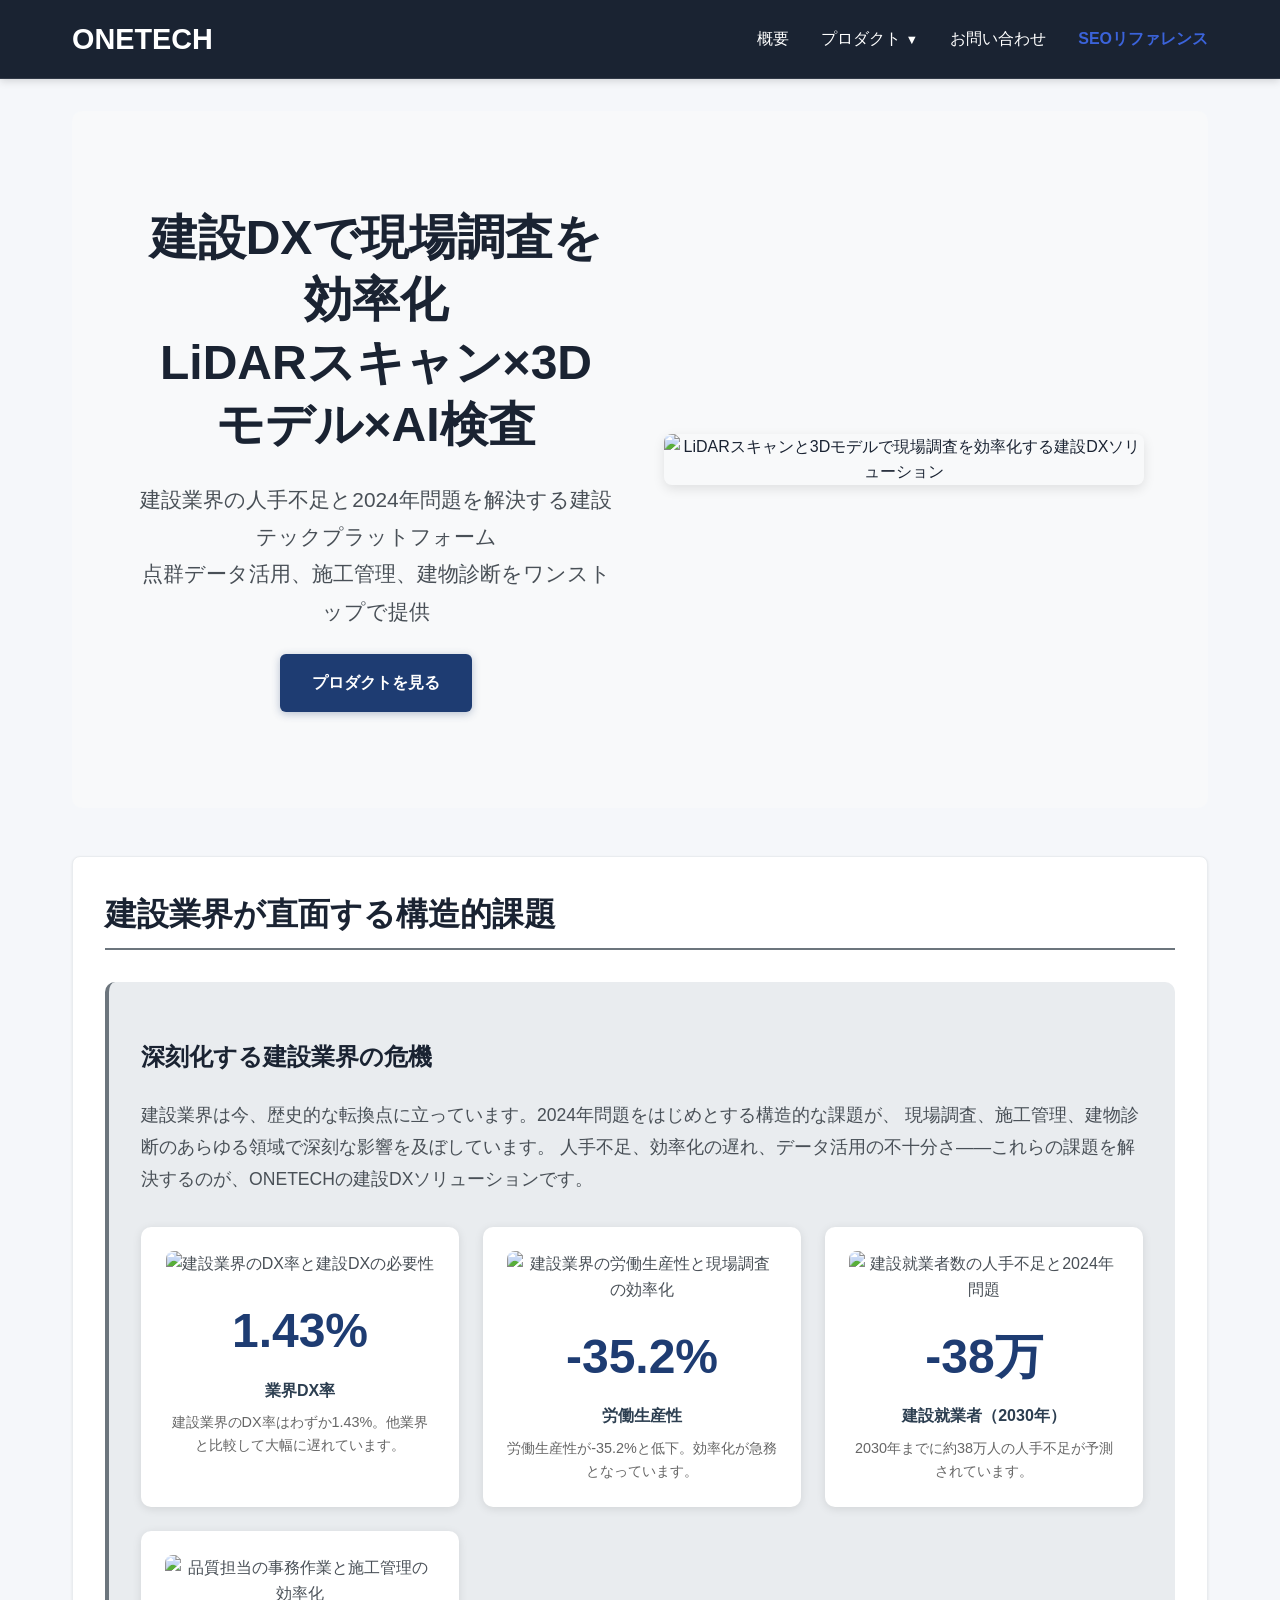
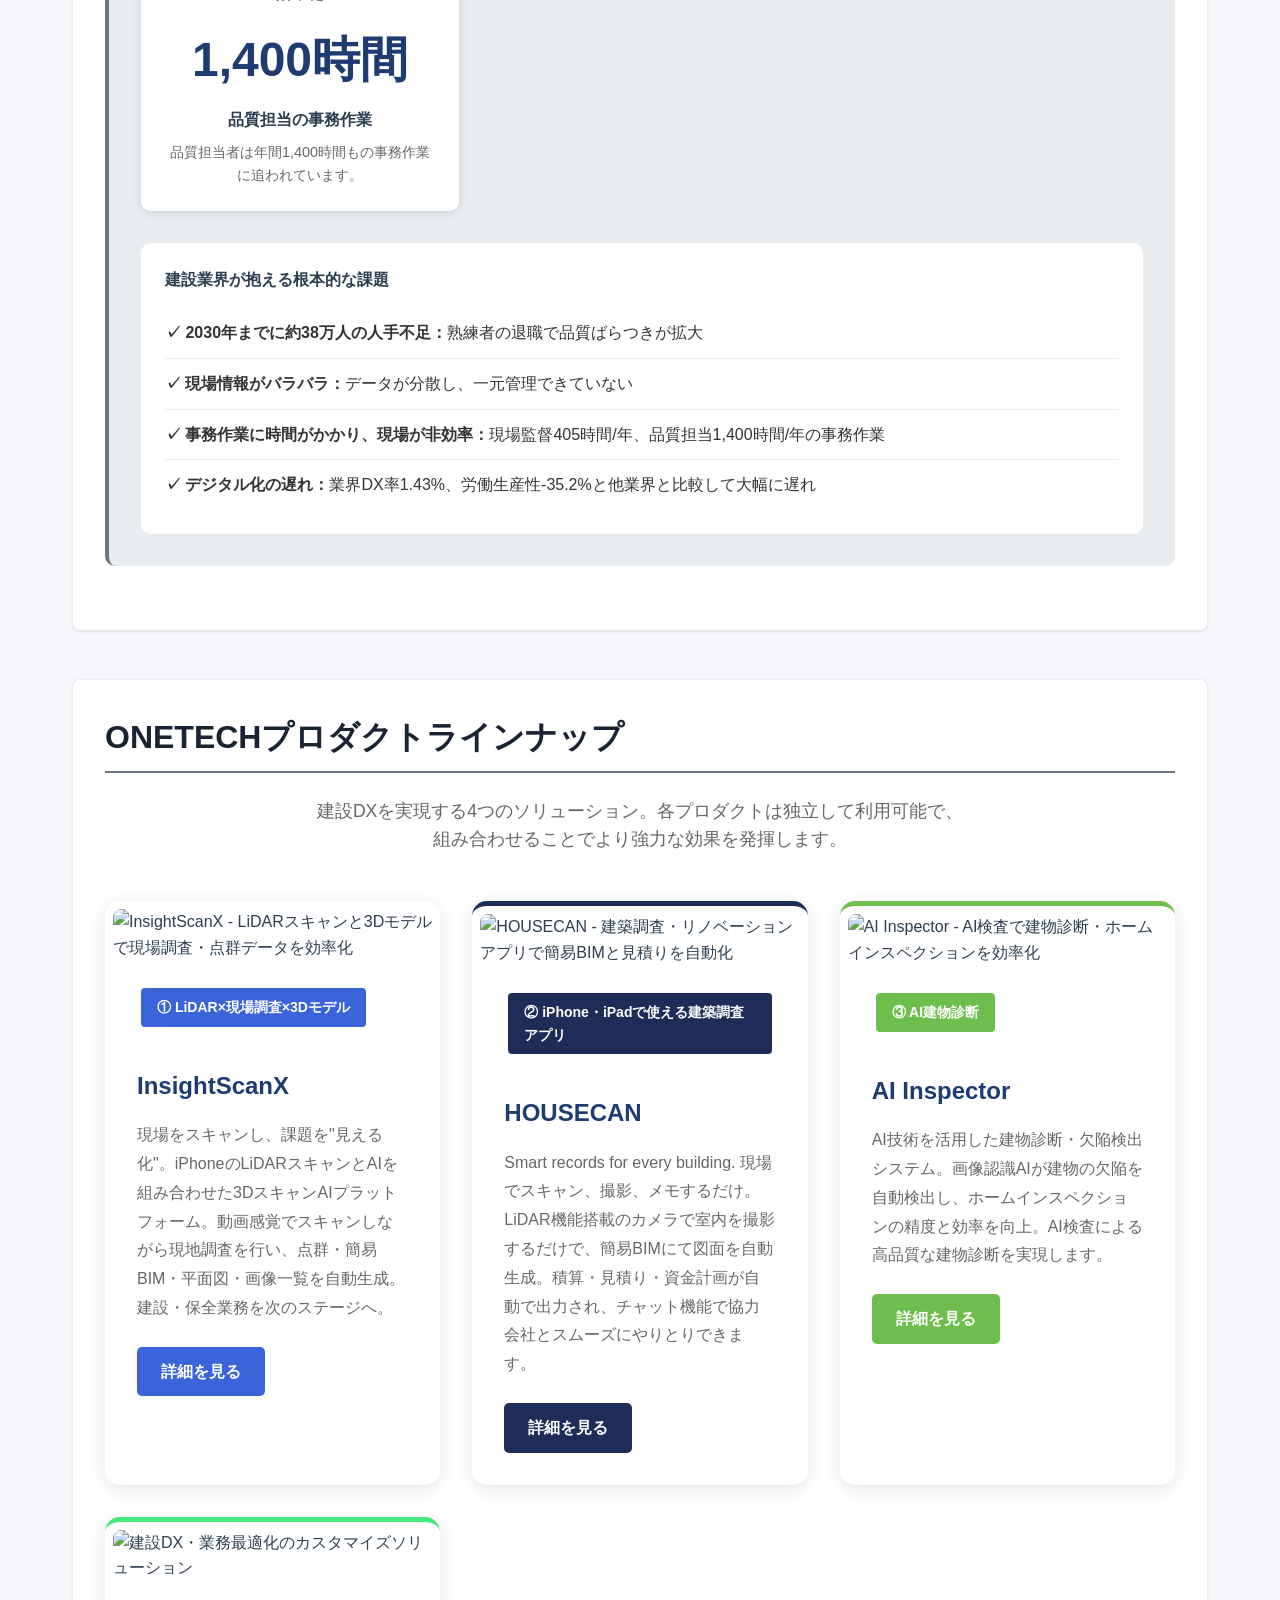
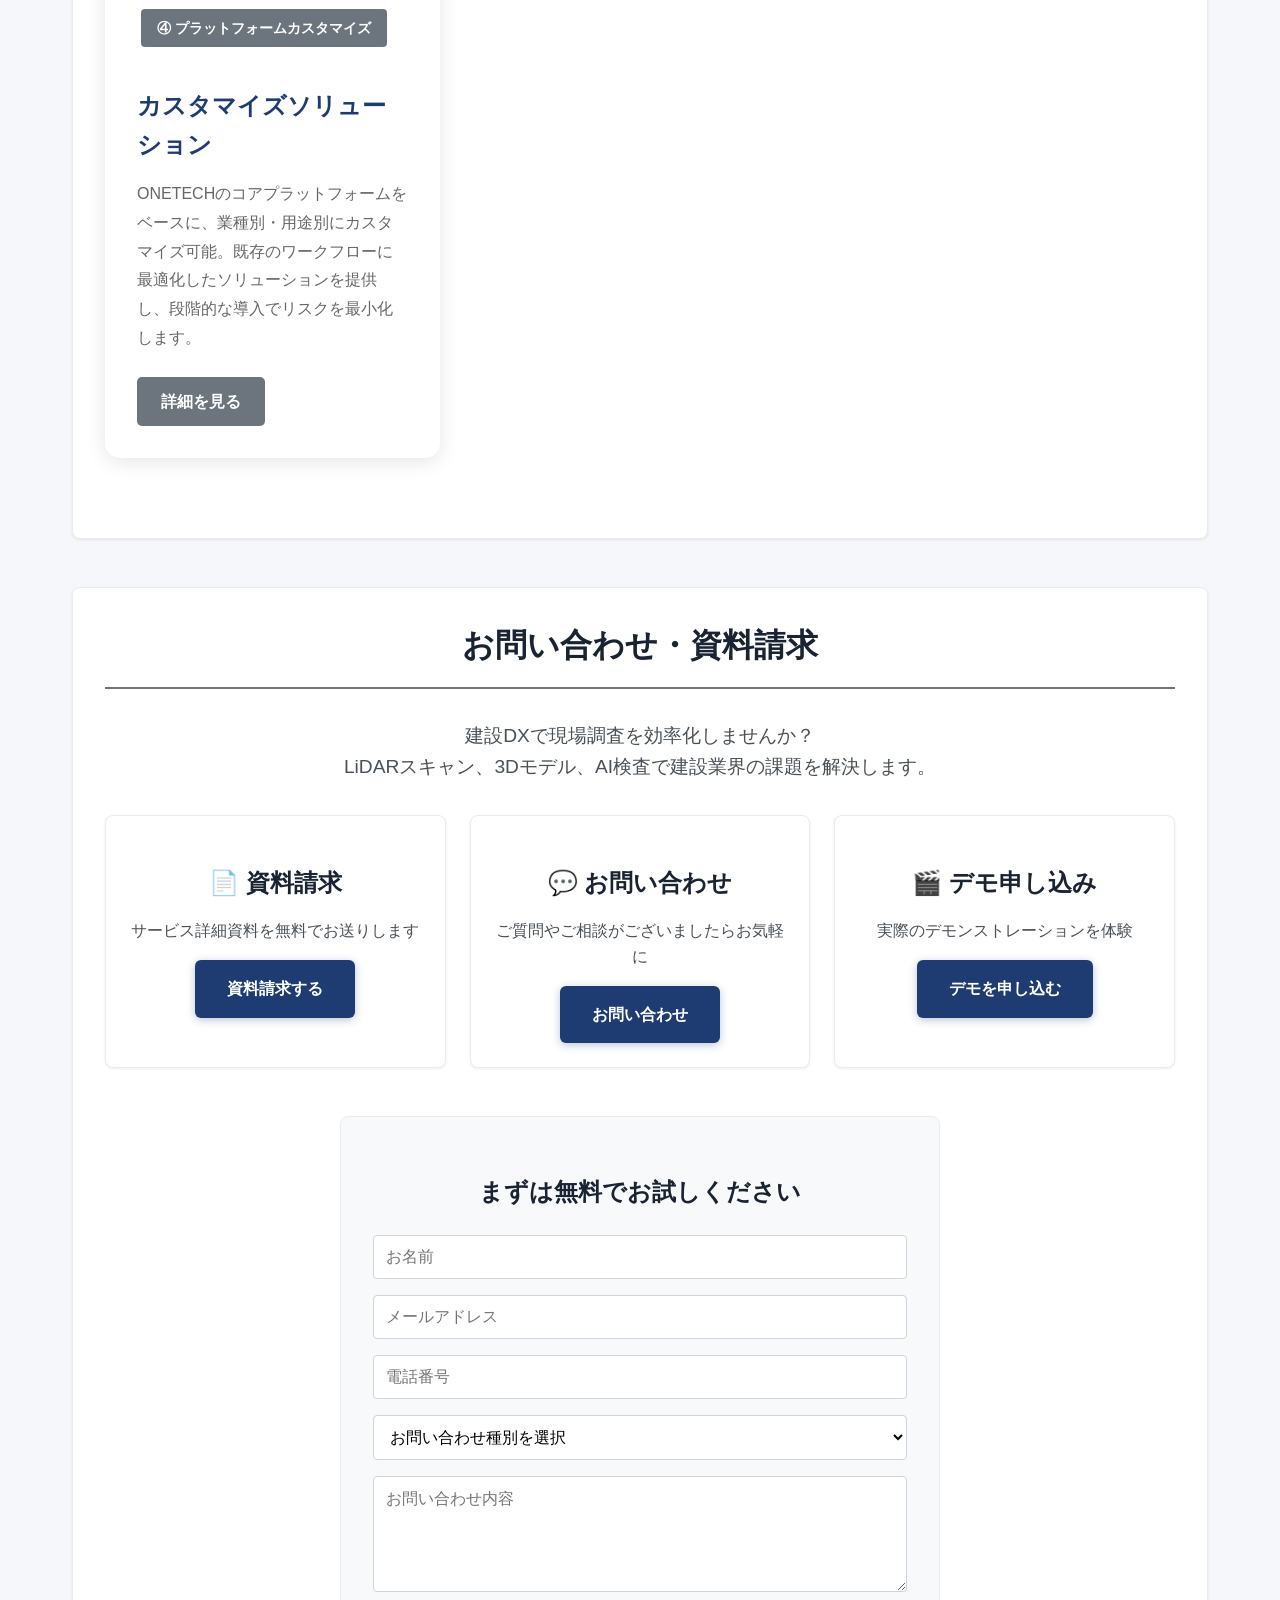
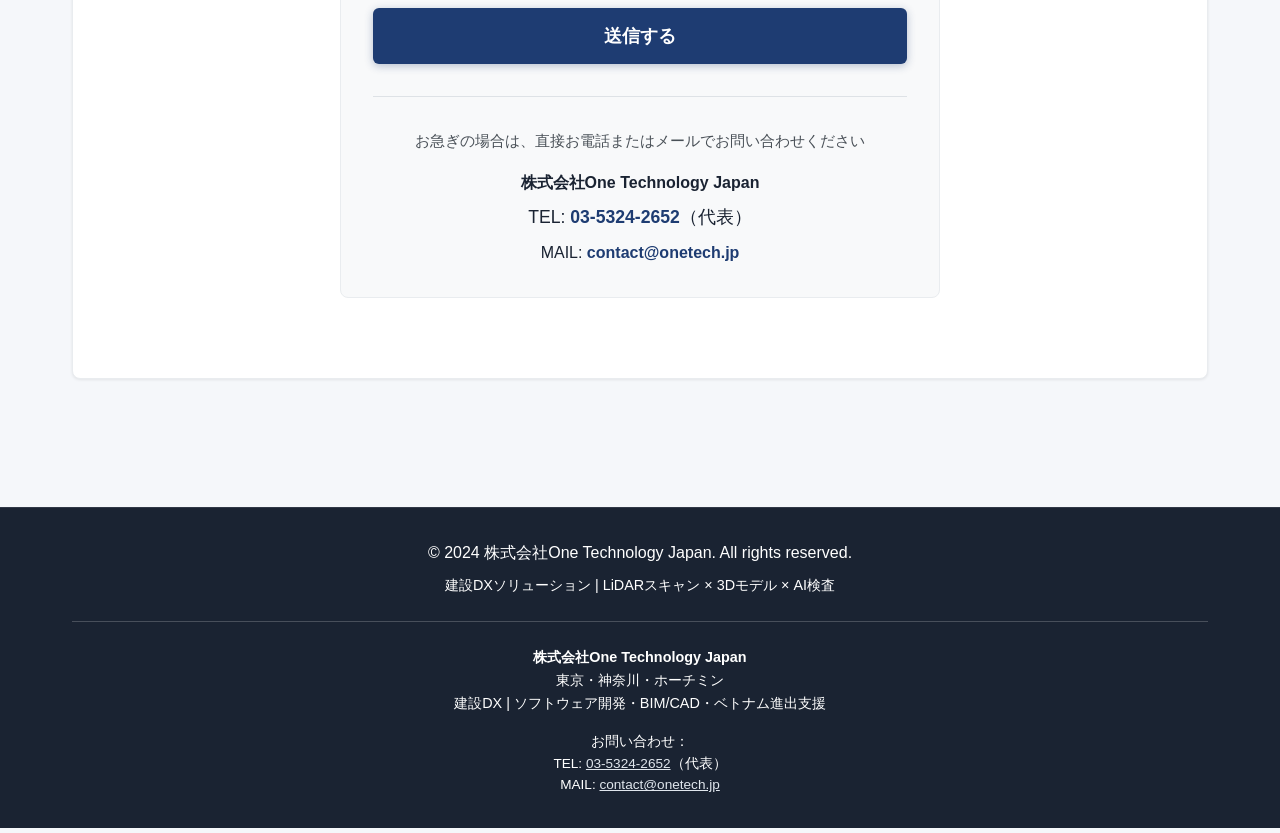
==== onetech-lp.html @ 6efb7fc6 "Add ONETECH LP: メインLP・製品ページ(InsightScanX, HOUSECAN, AI Inspector, カスタマイズ)・SEOリファレンス・WebP画像 Co-author" ====
<!DOCTYPE html>
<html lang="ja">
<head>
    <meta charset="UTF-8">
    <meta name="viewport" content="width=device-width, initial-scale=1.0">
    <meta name="description" content="建設DXで現場調査を効率化。LiDARスキャン・3Dモデル・点群データ・AI検査で施工管理と建物診断をワンストップ提供。ホームインスペクション、リノベーションアプリ、品質管理DXで建設業界の人手不足・2024年問題を解決する建設テックプラットフォーム。">
    <meta name="keywords" content="建設DX,LiDARスキャン,3Dモデル,現場調査,効率化,リノベーションアプリ,AI検査,ホームインスペクション,建設業界,人手不足,2024年問題,点群データ,施工管理,建物診断,建設テック,簡易BIM,品質管理DX,現地調査アプリ">
    <title>建設DXソリューション | ONETECH - LiDARスキャン×3Dモデル×AI検査で現場調査を効率化</title>
    <link rel="stylesheet" href="assets/css/style.css">
    <style>
        /* ONETECH専用スタイル */
        :root {
            --primary-blue: #3B63DA;
            --dark-navy: #151D3A;
            --accent-blue: #2196F3;
            --primary-orange: #FF6B35;
            --ai-inspector-green: #6DBE4D;
            --ai-inspector-accent-blue: #4A90E2;
            --primary-green: #43e97b;
            --housecan-blue: #1E2C58;
            --housecan-accent: #4A90E2;
        }

        .product-section {
            margin: 4rem 0;
            padding: 3rem 2rem;
            border-radius: 15px;
            position: relative;
            overflow: hidden;
            scroll-margin-top: 100px;
        }
        
        .product-section.insightscan {
            background: linear-gradient(135deg, #3B63DA 0%, #2196F3 100%);
            color: white;
        }
        
        .product-section.housecan {
            background: linear-gradient(135deg, #1E2C58 0%, #4A90E2 100%);
            color: white;
        }
        
        .product-section.ai-inspector {
            background: linear-gradient(135deg, #6DBE4D 0%, #5aa83d 100%);
            color: white;
        }
        
        .product-section.customize {
            background: linear-gradient(135deg, #495057 0%, #6c757d 100%);
            color: white;
        }

        .pain-section {
            background: rgba(0, 0, 0, 0.1);
            padding: 2rem;
            border-radius: 10px;
            margin: 2rem 0;
        }

        .pain-section.potential {
            background: #e9ecef;
            color: #495057;
            border-left: 4px solid #6c757d;
        }

        .pain-section.explicit {
            background: rgba(255, 255, 255, 0.15);
            padding: 2rem;
            border-radius: 10px;
            margin: 2rem 0;
        }
        
        .before-after {
            display: grid;
            grid-template-columns: 1fr 1fr;
            gap: 2rem;
            margin: 2rem 0;
        }
        
        .before-after-item {
            background: rgba(255, 255, 255, 0.1);
            padding: 1.5rem;
            border-radius: 10px;
        }

        .before-after-item.dark {
            background: rgba(0, 0, 0, 0.1);
        }
        
        .before-after-item h4 {
            margin-bottom: 1rem;
            font-size: 1.2rem;
        }
        
        .features-grid {
            display: grid;
            grid-template-columns: repeat(auto-fit, minmax(250px, 1fr));
            gap: 1.5rem;
            margin: 2rem 0;
        }
        
        .feature-card {
            background: rgba(255, 255, 255, 0.15);
            padding: 1.5rem;
            border-radius: 10px;
            backdrop-filter: blur(10px);
        }

        .feature-card.dark {
            background: rgba(255, 255, 255, 0.9);
            color: #333;
        }
        
        .effect-numbers {
            display: grid;
            grid-template-columns: repeat(auto-fit, minmax(200px, 1fr));
            gap: 1.5rem;
            margin: 2rem 0;
        }
        
        .effect-number {
            text-align: center;
            background: rgba(255, 255, 255, 0.2);
            padding: 1.5rem;
            border-radius: 10px;
        }

        .effect-number.dark {
            background: rgba(255, 255, 255, 0.9);
            color: #333;
        }
        
        .effect-number .number {
            font-size: 3rem;
            font-weight: bold;
            display: block;
            margin-bottom: 0.5rem;
        }
        
        .use-case-list {
            list-style: none;
            padding: 0;
        }
        
        .use-case-list li {
            padding: 1rem;
            margin: 0.5rem 0;
            background: rgba(255, 255, 255, 0.1);
            border-radius: 8px;
            border-left: 4px solid rgba(255, 255, 255, 0.5);
        }

        .use-case-list.dark li {
            background: rgba(0, 0, 0, 0.05);
            border-left-color: var(--primary-green);
        }

        .product-overview {
            display: grid;
            grid-template-columns: repeat(auto-fit, minmax(280px, 1fr));
            gap: 2rem;
            margin: 3rem 0;
        }

        .product-card {
            background: white;
            border-radius: 15px;
            padding: 2rem;
            box-shadow: 0 4px 20px rgba(0,0,0,0.1);
            transition: transform 0.3s ease, box-shadow 0.3s ease;
            cursor: pointer;
        }

        .product-card:hover {
            transform: translateY(-5px);
            box-shadow: 0 8px 30px rgba(0,0,0,0.15);
        }

        .product-card.insightscan {
            border-top: 5px solid var(--primary-purple);
        }

        .product-card.housecan {
            border-top: 5px solid var(--housecan-blue);
        }

        .product-card.ai-inspector {
            border-top: 5px solid var(--ai-inspector-green);
        }

        .product-card.customize {
            border-top: 5px solid var(--primary-green);
        }

        .product-card h3 {
            color: #1e3c72;
            margin-bottom: 1rem;
            font-size: 1.5rem;
        }

        .product-card p {
            color: #666;
            line-height: 1.8;
            margin-bottom: 1.5rem;
        }

        .product-card .badge {
            display: inline-block;
            padding: 0.5rem 1rem;
            background: #6c757d;
            color: white;
            border-radius: 4px;
            font-size: 0.875rem;
            font-weight: 600;
            margin-bottom: 1rem;
        }

        .scroll-to-product {
            display: inline-block;
            padding: 0.75rem 1.5rem;
            background: #3B63DA;
            color: white;
            text-decoration: none;
            border-radius: 5px;
            font-weight: bold;
            transition: background 0.3s ease;
        }

        .scroll-to-product:hover {
            background: #5568d3;
        }

        .industry-stats {
            display: grid;
            grid-template-columns: repeat(auto-fit, minmax(250px, 1fr));
            gap: 1.5rem;
            margin: 2rem 0;
        }

        .stat-card {
            background: white;
            padding: 1.5rem;
            border-radius: 10px;
            text-align: center;
            box-shadow: 0 2px 10px rgba(0,0,0,0.1);
        }

        .stat-card .stat-number {
            font-size: 3rem;
            font-weight: 600;
            color: #1e3c72;
            display: block;
            margin-bottom: 0.5rem;
        }

        .stat-card h4 {
            color: #2c3e50;
            margin-bottom: 0.5rem;
            font-weight: 600;
        }

        .stat-card p {
            color: #666;
            font-size: 0.9rem;
        }

        .solution-overview {
            background: rgba(255, 255, 255, 0.1);
            padding: 2rem;
            border-radius: 10px;
            margin: 2rem 0;
        }

        .platform-diagram {
            text-align: center;
            padding: 2rem;
            background: rgba(255, 255, 255, 0.1);
            border-radius: 10px;
            margin: 2rem 0;
        }

        .industry-customize {
            display: grid;
            grid-template-columns: repeat(auto-fit, minmax(300px, 1fr));
            gap: 1.5rem;
            margin: 2rem 0;
        }
        
        .industry-card {
            background: rgba(255, 255, 255, 0.2);
            padding: 1.5rem;
            border-radius: 10px;
        }

        .industry-card.dark {
            background: rgba(255, 255, 255, 0.9);
            color: #333;
        }
        
        @media (max-width: 768px) {
            .before-after {
                grid-template-columns: 1fr;
            }
            
            .product-section {
                padding: 2rem 1rem;
            }

            .product-overview {
                grid-template-columns: 1fr;
            }
        }

        /* スムーススクロール */
        html {
            scroll-behavior: smooth;
        }

        /* プルダウンメニュー */
        .dropdown {
            position: relative;
        }

        .dropdown-toggle {
            cursor: pointer;
        }

        .dropdown-menu {
            position: absolute;
            top: 100%;
            left: 0;
            background: white;
            min-width: 250px;
            box-shadow: 0 4px 20px rgba(0,0,0,0.15);
            border-radius: 8px;
            list-style: none;
            padding: 0.5rem 0;
            margin: 0.5rem 0 0 0;
            opacity: 0;
            visibility: hidden;
            transform: translateY(-10px);
            transition: all 0.3s ease;
            z-index: 1000;
        }

        .dropdown:hover .dropdown-menu {
            opacity: 1;
            visibility: visible;
            transform: translateY(0);
        }

        .dropdown-menu li {
            margin: 0;
        }

        .dropdown-menu a {
            display: block;
            padding: 0.75rem 1.5rem;
            color: #333;
            text-decoration: none;
            transition: background 0.3s ease, color 0.3s ease;
        }

        .dropdown-menu a:hover {
            background: #f8f9fa;
            color: #1e3c72;
        }

        .dropdown-menu li:first-child a {
            border-radius: 8px 8px 0 0;
        }

        .dropdown-menu li:last-child a {
            border-radius: 0 0 8px 8px;
        }

        /* レスポンシブ対応 */
        @media (max-width: 768px) {
            .dropdown-menu {
                position: static;
                opacity: 1;
                visibility: visible;
                transform: none;
                box-shadow: none;
                background: rgba(255, 255, 255, 0.1);
                margin-top: 0.5rem;
            }

            .dropdown-menu a {
                color: white;
                padding: 0.5rem 1rem;
            }

            .dropdown-menu a:hover {
                background: rgba(255, 255, 255, 0.2);
                color: #6c757d;
            }
        }
    </style>
</head>
<body>
    <header class="header">
        <div class="header-container">
            <a href="index.html" class="logo">ONETECH</a>
            <nav>
                <ul class="nav">
                    <li><a href="#overview">概要</a></li>
                    <li class="dropdown">
                        <a href="#products" class="dropdown-toggle">プロダクト <span style="font-size: 0.8em;">▼</span></a>
                        <ul class="dropdown-menu">
                            <li><a href="products/insightscanx.html">InsightScanX（インサイトスキャンエックス）</a></li>
                            <li><a href="products/housecan.html">HOUSECAN（ハウスキャン）</a></li>
                            <li><a href="products/ai-inspector.html">AI Inspector（エーアイインスペクター）</a></li>
                            <li><a href="products/customize.html">カスタマイズ（カスタマイズ）</a></li>
                        </ul>
                    </li>
                    <li><a href="#contact">お問い合わせ</a></li>
                    <li><a href="SEOリファレンス.html" style="color: #3B63DA; font-weight: 600;">SEOリファレンス</a></li>
                </ul>
            </nav>
        </div>
    </header>

    <main class="main">
        <!-- ヒーローセクション -->
        <section class="hero" style="background: #f8f9fa; height: auto; padding: 4rem 2rem;">
            <div class="hero-content" style="position: relative; z-index: 1; color: #1a2332; display: grid; grid-template-columns: 1fr 1fr; gap: 3rem; align-items: center; max-width: 1200px; margin: 0 auto;">
                <div>
                    <h1 style="color: #1a2332; text-shadow: none;">建設DXで現場調査を効率化<br>LiDARスキャン×3Dモデル×AI検査</h1>
                    <p style="color: #495057; text-shadow: none; margin: 1.5rem 0;">建設業界の人手不足と2024年問題を解決する建設テックプラットフォーム<br>点群データ活用、施工管理、建物診断をワンストップで提供</p>
                    <a href="#products" class="cta-button">プロダクトを見る</a>
                </div>
                <div style="text-align: center;">
                    <img src="https://placehold.jp/600x400.png" alt="LiDARスキャンと3Dモデルで現場調査を効率化する建設DXソリューション" style="width: 100%; max-width: 600px; height: auto; border-radius: 8px; box-shadow: 0 4px 12px rgba(0,0,0,0.1);">
                </div>
            </div>
        </section>

        <!-- 潜在ペイン：建設業界の現状 -->
        <section id="overview" class="section">
            <h2>建設業界が直面する構造的課題</h2>
            <div class="pain-section potential">
                <h3 style="color: #1a2332; margin-bottom: 1.5rem; font-weight: 600;">深刻化する建設業界の危機</h3>
                <p style="font-size: 1.1rem; margin-bottom: 2rem; line-height: 1.8;">
                    建設業界は今、歴史的な転換点に立っています。2024年問題をはじめとする構造的な課題が、
                    現場調査、施工管理、建物診断のあらゆる領域で深刻な影響を及ぼしています。
                    人手不足、効率化の遅れ、データ活用の不十分さ——これらの課題を解決するのが、ONETECHの建設DXソリューションです。
                </p>
                <div class="industry-stats">
                    <div class="stat-card">
                        <img src="https://placehold.jp/300x200.png" alt="建設業界のDX率と建設DXの必要性" style="width: 100%; height: 150px; object-fit: cover; border-radius: 8px; margin-bottom: 1rem;">
                        <span class="stat-number">1.43%</span>
                        <h4>業界DX率</h4>
                        <p>建設業界のDX率はわずか1.43%。他業界と比較して大幅に遅れています。</p>
                    </div>
                    <div class="stat-card">
                        <img src="https://placehold.jp/300x200.png" alt="建設業界の労働生産性と現場調査の効率化" style="width: 100%; height: 150px; object-fit: cover; border-radius: 8px; margin-bottom: 1rem;">
                        <span class="stat-number">-35.2%</span>
                        <h4>労働生産性</h4>
                        <p>労働生産性が-35.2%と低下。効率化が急務となっています。</p>
                    </div>
                    <div class="stat-card">
                        <img src="https://placehold.jp/300x200.png" alt="建設就業者数の人手不足と2024年問題" style="width: 100%; height: 150px; object-fit: cover; border-radius: 8px; margin-bottom: 1rem;">
                        <span class="stat-number">-38万</span>
                        <h4>建設就業者（2030年）</h4>
                        <p>2030年までに約38万人の人手不足が予測されています。</p>
                    </div>
                    <div class="stat-card">
                        <img src="https://placehold.jp/300x200.png" alt="品質担当の事務作業と施工管理の効率化" style="width: 100%; height: 150px; object-fit: cover; border-radius: 8px; margin-bottom: 1rem;">
                        <span class="stat-number">1,400時間</span>
                        <h4>品質担当の事務作業</h4>
                        <p>品質担当者は年間1,400時間もの事務作業に追われています。</p>
                    </div>
                </div>
                <div style="margin-top: 2rem; padding: 1.5rem; background: white; border-radius: 10px;">
                    <h4 style="color: #2c3e50; margin-bottom: 1rem; font-weight: 600;">建設業界が抱える根本的な課題</h4>
                    <ul style="list-style: none; padding: 0; color: #333;">
                        <li style="padding: 0.75rem 0; border-bottom: 1px solid #e9ecef;">
                            <strong>✓ 2030年までに約38万人の人手不足：</strong>熟練者の退職で品質ばらつきが拡大
                        </li>
                        <li style="padding: 0.75rem 0; border-bottom: 1px solid #e9ecef;">
                            <strong>✓ 現場情報がバラバラ：</strong>データが分散し、一元管理できていない
                        </li>
                        <li style="padding: 0.75rem 0; border-bottom: 1px solid #e9ecef;">
                            <strong>✓ 事務作業に時間がかかり、現場が非効率：</strong>現場監督405時間/年、品質担当1,400時間/年の事務作業
                        </li>
                        <li style="padding: 0.75rem 0;">
                            <strong>✓ デジタル化の遅れ：</strong>業界DX率1.43%、労働生産性-35.2%と他業界と比較して大幅に遅れ
                        </li>
                    </ul>
                </div>
            </div>
        </section>

        <!-- プロダクト一覧 -->
        <section id="products" class="section">
            <h2>ONETECHプロダクトラインナップ</h2>
            <p style="font-size: 1.1rem; margin-bottom: 2rem; text-align: center; color: #666;">
                建設DXを実現する4つのソリューション。各プロダクトは独立して利用可能で、<br>
                組み合わせることでより強力な効果を発揮します。
            </p>
            <div class="product-overview">
                <div class="product-card insightscan">
                    <img src="https://placehold.jp/400x250.png" alt="InsightScanX - LiDARスキャンと3Dモデルで現場調査・点群データを効率化" style="width: 100%; height: 200px; object-fit: cover; border-radius: 8px 8px 0 0; margin: -1.5rem -1.5rem 1.5rem -1.5rem;">
                    <span class="badge" style="background: #3B63DA; color: white;">① LiDAR×現場調査×3Dモデル</span>
                    <h3>InsightScanX</h3>
                    <p>現場をスキャンし、課題を"見える化"。iPhoneのLiDARスキャンとAIを組み合わせた3DスキャンAIプラットフォーム。動画感覚でスキャンしながら現地調査を行い、点群・簡易BIM・平面図・画像一覧を自動生成。建設・保全業務を次のステージへ。</p>
                    <a href="products/insightscanx.html" class="scroll-to-product">詳細を見る</a>
                </div>
                <div class="product-card housecan">
                    <img src="https://placehold.jp/400x250.png" alt="HOUSECAN - 建築調査・リノベーションアプリで簡易BIMと見積りを自動化" style="width: 100%; height: 200px; object-fit: cover; border-radius: 8px 8px 0 0; margin: -1.5rem -1.5rem 1.5rem -1.5rem;">
                    <span class="badge" style="background: #1E2C58; color: white;">② iPhone・iPadで使える建築調査アプリ</span>
                    <h3>HOUSECAN</h3>
                    <p>Smart records for every building. 現場でスキャン、撮影、メモするだけ。LiDAR機能搭載のカメラで室内を撮影するだけで、簡易BIMにて図面を自動生成。積算・見積り・資金計画が自動で出力され、チャット機能で協力会社とスムーズにやりとりできます。</p>
                    <a href="products/housecan.html" class="scroll-to-product" style="background: #1E2C58;">詳細を見る</a>
                </div>
                <div class="product-card ai-inspector">
                    <img src="https://placehold.jp/400x250.png" alt="AI Inspector - AI検査で建物診断・ホームインスペクションを効率化" style="width: 100%; height: 200px; object-fit: cover; border-radius: 8px 8px 0 0; margin: -1.5rem -1.5rem 1.5rem -1.5rem;">
                    <span class="badge" style="background: #6DBE4D; color: white;">③ AI建物診断</span>
                    <h3>AI Inspector</h3>
                    <p>AI技術を活用した建物診断・欠陥検出システム。画像認識AIが建物の欠陥を自動検出し、ホームインスペクションの精度と効率を向上。AI検査による高品質な建物診断を実現します。</p>
                    <a href="products/ai-inspector.html" class="scroll-to-product" style="background: #6DBE4D;">詳細を見る</a>
                </div>
                <div class="product-card customize">
                    <img src="https://placehold.jp/400x250.png" alt="建設DX・業務最適化のカスタマイズソリューション" style="width: 100%; height: 200px; object-fit: cover; border-radius: 8px 8px 0 0; margin: -1.5rem -1.5rem 1.5rem -1.5rem;">
                    <span class="badge" style="background: #6c757d; color: white;">④ プラットフォームカスタマイズ</span>
                    <h3>カスタマイズソリューション</h3>
                    <p>ONETECHのコアプラットフォームをベースに、業種別・用途別にカスタマイズ可能。既存のワークフローに最適化したソリューションを提供し、段階的な導入でリスクを最小化します。</p>
                    <a href="products/customize.html" class="scroll-to-product" style="background: #6c757d; color: white;">詳細を見る</a>
                </div>
            </div>
        </section>

        <!-- CTAセクション -->
        <section id="contact" class="section" style="background: #ffffff;">
            <h2 style="color: #1a2332; border-bottom: 2px solid #6c757d; padding-bottom: 1rem; margin-bottom: 2rem; text-align: center;">
                お問い合わせ・資料請求
            </h2>
            <div style="text-align: center; margin: 2rem 0;">
                <p style="font-size: 1.2rem; margin-bottom: 2rem; color: #495057;">
                    建設DXで現場調査を効率化しませんか？<br>
                    LiDARスキャン、3Dモデル、AI検査で建設業界の課題を解決します。
                </p>
                <div class="grid" style="grid-template-columns: repeat(auto-fit, minmax(250px, 1fr)); gap: 1.5rem; margin: 2rem 0;">
                    <div class="card" style="background: #ffffff; border: 1px solid #e9ecef;">
                        <h3 style="color: #1a2332; margin-bottom: 1rem;">📄 資料請求</h3>
                        <p style="color: #495057; margin-bottom: 1rem;">サービス詳細資料を無料でお送りします</p>
                        <a href="#contact-form" class="cta-button" style="background: #1e3c72; color: white;">資料請求する</a>
                    </div>
                    <div class="card" style="background: #ffffff; border: 1px solid #e9ecef;">
                        <h3 style="color: #1a2332; margin-bottom: 1rem;">💬 お問い合わせ</h3>
                        <p style="color: #495057; margin-bottom: 1rem;">ご質問やご相談がございましたらお気軽に</p>
                        <a href="#contact-form" class="cta-button" style="background: #1e3c72; color: white;">お問い合わせ</a>
                    </div>
                    <div class="card" style="background: #ffffff; border: 1px solid #e9ecef;">
                        <h3 style="color: #1a2332; margin-bottom: 1rem;">🎬 デモ申し込み</h3>
                        <p style="color: #495057; margin-bottom: 1rem;">実際のデモンストレーションを体験</p>
                        <a href="#contact-form" class="cta-button" style="background: #1e3c72; color: white;">デモを申し込む</a>
                    </div>
                </div>
            </div>
            
            <!-- お問い合わせフォーム（簡易版） -->
            <div id="contact-form" style="max-width: 600px; margin: 3rem auto; background: #f8f9fa; padding: 2rem; border-radius: 8px; border: 1px solid #e9ecef;">
                <h3 style="color: #1a2332; margin-bottom: 1.5rem; text-align: center; font-weight: 600;">まずは無料でお試しください</h3>
                <form style="display: flex; flex-direction: column; gap: 1rem;">
                    <input type="text" placeholder="お名前" required style="padding: 0.75rem; border-radius: 4px; border: 1px solid #ced4da; font-size: 1rem; background: white;">
                    <input type="email" placeholder="メールアドレス" required style="padding: 0.75rem; border-radius: 4px; border: 1px solid #ced4da; font-size: 1rem; background: white;">
                    <input type="tel" placeholder="電話番号" style="padding: 0.75rem; border-radius: 4px; border: 1px solid #ced4da; font-size: 1rem; background: white;">
                    <select required style="padding: 0.75rem; border-radius: 4px; border: 1px solid #ced4da; font-size: 1rem; background: white;">
                        <option value="">お問い合わせ種別を選択</option>
                        <option value="material">資料請求</option>
                        <option value="demo">デモ申し込み</option>
                        <option value="inquiry">お問い合わせ</option>
                        <option value="customize">カスタマイズ相談</option>
                    </select>
                    <textarea placeholder="お問い合わせ内容" rows="5" required style="padding: 0.75rem; border-radius: 4px; border: 1px solid #ced4da; font-size: 1rem; resize: vertical; background: white;"></textarea>
                    <button type="submit" class="cta-button" style="background: #1e3c72; color: white; border: none; cursor: pointer; padding: 1rem 2rem; font-size: 1.1rem; font-weight: 600;">送信する</button>
                </form>
                <div style="margin-top: 2rem; padding-top: 2rem; border-top: 1px solid #dee2e6; text-align: center;">
                    <p style="color: #495057; margin-bottom: 1rem; font-size: 0.95rem;">お急ぎの場合は、直接お電話またはメールでお問い合わせください</p>
                    <p style="color: #1a2332; font-size: 1rem; margin-bottom: 0.5rem; font-weight: 600;">
                        <strong>株式会社One Technology Japan</strong>
                    </p>
                    <p style="color: #1a2332; font-size: 1.1rem; margin-bottom: 0.5rem;">
                        TEL: <a href="tel:03-5324-2652" style="color: #1e3c72; text-decoration: none; font-weight: 600;">03-5324-2652</a>（代表）
                    </p>
                    <p style="color: #1a2332; font-size: 1rem;">
                        MAIL: <a href="mailto:contact@onetech.jp" style="color: #1e3c72; text-decoration: none; font-weight: 600;">contact@onetech.jp</a>
                    </p>
                </div>
            </div>
        </section>
    </main>

    <footer class="footer">
        <div class="footer-container">
            <p>&copy; 2024 株式会社One Technology Japan. All rights reserved.</p>
            <p style="margin-top: 0.5rem; font-size: 0.9rem;">建設DXソリューション | LiDARスキャン × 3Dモデル × AI検査</p>
            <div style="margin-top: 1.5rem; padding-top: 1.5rem; border-top: 1px solid rgba(255,255,255,0.2);">
                <p style="font-size: 0.9rem; margin-bottom: 0.5rem;">
                    <strong>株式会社One Technology Japan</strong><br>
                    東京・神奈川・ホーチミン<br>
                    建設DX | ソフトウェア開発・BIM/CAD・ベトナム進出支援
                </p>
                <p style="font-size: 0.85rem; margin-top: 1rem;">
                    お問い合わせ：<br>
                    TEL: <a href="tel:03-5324-2652" style="color: #e0e6ed;">03-5324-2652</a>（代表）<br>
                    MAIL: <a href="mailto:contact@onetech.jp" style="color: #e0e6ed;">contact@onetech.jp</a>
                </p>
            </div>
        </div>
    </footer>
</body>
</html>
---- assets/css/style.css ----
/* BtoBビジネス向けスタイル */
* {
    margin: 0;
    padding: 0;
    box-sizing: border-box;
}

body {
    font-family: 'Helvetica Neue', Arial, 'Hiragino Kaku Gothic ProN', 'Hiragino Sans', Meiryo, sans-serif;
    line-height: 1.6;
    color: #2c3e50;
    background-color: #f5f7fa;
}

/* ヘッダー */
.header {
    background: #1a2332;
    color: white;
    padding: 1rem 0;
    box-shadow: 0 2px 8px rgba(0,0,0,0.15);
    position: sticky;
    top: 0;
    z-index: 1000;
    border-bottom: 1px solid rgba(255,255,255,0.1);
}

.header-container {
    max-width: 1200px;
    margin: 0 auto;
    display: flex;
    justify-content: space-between;
    align-items: center;
    padding: 0 2rem;
}

.logo {
    font-size: 1.8rem;
    font-weight: bold;
    text-decoration: none;
    color: white;
}

.nav {
    display: flex;
    list-style: none;
    gap: 2rem;
}

.nav a {
    color: white;
    text-decoration: none;
    font-weight: 500;
    transition: color 0.3s ease;
}

.nav a:hover {
    color: #e0e6ed;
}

/* メインコンテンツ */
.main {
    max-width: 1200px;
    margin: 0 auto;
    padding: 2rem;
}

/* ヒーローセクション */
.hero {
    position: relative;
    height: 600px;
    border-radius: 10px;
    margin-bottom: 3rem;
    overflow: hidden;
    display: flex;
    align-items: center;
    justify-content: center;
}

.hero-background {
    position: absolute;
    top: 0;
    left: 0;
    width: 100%;
    height: 100%;
    z-index: 1;
}

.hero-background img {
    width: 100%;
    height: 100%;
    object-fit: cover;
}

.hero-overlay {
    position: absolute;
    top: 0;
    left: 0;
    width: 100%;
    height: 100%;
    background: linear-gradient(135deg, rgba(26, 35, 50, 0.85) 0%, rgba(30, 60, 114, 0.85) 100%);
    z-index: 2;
}

.hero-content {
    position: relative;
    z-index: 3;
    text-align: center;
    color: white;
    padding: 2rem;
    max-width: 900px;
}

.hero h1 {
    font-size: 3rem;
    margin-bottom: 1.5rem;
    font-weight: 600;
    text-shadow: 2px 2px 4px rgba(0, 0, 0, 0.3);
    line-height: 1.3;
}

.hero p {
    font-size: 1.3rem;
    margin-bottom: 2.5rem;
    text-shadow: 1px 1px 2px rgba(0, 0, 0, 0.3);
    line-height: 1.8;
}

.cta-button {
    display: inline-block;
    background: #1e3c72;
    color: white;
    padding: 1rem 2rem;
    text-decoration: none;
    border-radius: 6px;
    font-weight: 600;
    transition: background 0.3s ease, box-shadow 0.3s ease;
    box-shadow: 0 2px 8px rgba(30, 60, 114, 0.3);
}

.cta-button:hover {
    background: #2a5298;
    box-shadow: 0 4px 12px rgba(30, 60, 114, 0.4);
}

/* セクション */
.section {
    margin-bottom: 3rem;
    background: white;
    padding: 2rem;
    border-radius: 8px;
    box-shadow: 0 1px 3px rgba(0,0,0,0.08);
    border: 1px solid #e9ecef;
}

.section h2 {
    color: #1a2332;
    margin-bottom: 1.5rem;
    font-size: 2rem;
    border-bottom: 2px solid #6c757d;
    padding-bottom: 0.5rem;
    font-weight: 600;
}

.section h3 {
    color: #2c3e50;
    margin: 1.5rem 0 1rem 0;
    font-size: 1.5rem;
    font-weight: 600;
}

/* グリッドレイアウト */
.grid {
    display: grid;
    grid-template-columns: repeat(auto-fit, minmax(300px, 1fr));
    gap: 2rem;
    margin: 2rem 0;
}

.card {
    background: white;
    border-radius: 8px;
    padding: 1.5rem;
    box-shadow: 0 1px 3px rgba(0,0,0,0.08);
    border: 1px solid #e9ecef;
    transition: transform 0.3s ease, box-shadow 0.3s ease;
}

.card:hover {
    transform: translateY(-2px);
    box-shadow: 0 4px 12px rgba(0,0,0,0.12);
}

.card img {
    width: 100%;
    height: 200px;
    object-fit: cover;
    border-radius: 5px;
    margin-bottom: 1rem;
}

.card h3 {
    color: #1a2332;
    margin-bottom: 1rem;
    font-weight: 600;
}

/* 特徴リスト */
.features {
    display: grid;
    grid-template-columns: repeat(auto-fit, minmax(250px, 1fr));
    gap: 1.5rem;
    margin: 2rem 0;
}

.feature {
    text-align: center;
    padding: 1.5rem;
    background: #f8f9fa;
    border-radius: 8px;
    border-left: 3px solid #6c757d;
}

.feature-icon {
    font-size: 2rem;
    margin-bottom: 1rem;
    color: #2c3e50;
}

/* 料金表 */
.pricing {
    display: grid;
    grid-template-columns: repeat(auto-fit, minmax(300px, 1fr));
    gap: 2rem;
    margin: 2rem 0;
}

.pricing-card {
    background: white;
    border: 2px solid #e9ecef;
    border-radius: 10px;
    padding: 2rem;
    text-align: center;
    position: relative;
    transition: border-color 0.3s ease;
}

.pricing-card:hover {
    border-color: #6c757d;
    box-shadow: 0 4px 12px rgba(0,0,0,0.1);
}

.pricing-card.featured {
    border-color: #1e3c72;
    transform: scale(1.02);
    box-shadow: 0 4px 16px rgba(30, 60, 114, 0.15);
}

.pricing-card h3 {
    color: #1a2332;
    margin-bottom: 1rem;
    font-weight: 600;
}

.price {
    font-size: 2.5rem;
    color: #1e3c72;
    font-weight: 600;
    margin: 1rem 0;
}

.price-period {
    color: #666;
    font-size: 1rem;
}

/* フッター */
.footer {
    background: #1a2332;
    color: white;
    padding: 2rem 0;
    text-align: center;
    margin-top: 3rem;
    border-top: 1px solid rgba(255,255,255,0.1);
}

.footer-container {
    max-width: 1200px;
    margin: 0 auto;
    padding: 0 2rem;
}

/* レスポンシブデザイン */
@media (max-width: 768px) {
    .header-container {
        flex-direction: column;
        gap: 1rem;
    }
    
    .nav {
        flex-direction: column;
        gap: 1rem;
        text-align: center;
    }
    
    .hero {
        height: 500px;
    }
    
    .hero h1 {
        font-size: 2rem;
        margin-bottom: 1rem;
    }
    
    .hero p {
        font-size: 1rem;
        margin-bottom: 1.5rem;
    }
    
    .hero-content {
        padding: 1.5rem;
    }
    
    .main {
        padding: 1rem;
    }
    
    .section {
        padding: 1rem;
    }
}

/* アニメーション */
@keyframes fadeInUp {
    from {
        opacity: 0;
        transform: translateY(30px);
    }
    to {
        opacity: 1;
        transform: translateY(0);
    }
}

.fade-in {
    animation: fadeInUp 0.6s ease-out;
}

/* テーブル */
.table {
    width: 100%;
    border-collapse: collapse;
    margin: 1rem 0;
}

.table th,
.table td {
    padding: 1rem;
    text-align: left;
    border-bottom: 1px solid #e9ecef;
}

.table th {
    background: #f8f9fa;
    font-weight: 600;
    color: #1a2332;
}

/* バッジ */
.badge {
    display: inline-block;
    padding: 0.25rem 0.75rem;
    background: #6c757d;
    color: white;
    border-radius: 4px;
    font-size: 0.875rem;
    font-weight: 600;
    margin: 0.25rem;
}

/* プログレスバー */
.progress {
    width: 100%;
    height: 8px;
    background: #e9ecef;
    border-radius: 4px;
    overflow: hidden;
    margin: 0.5rem 0;
}

.progress-bar {
    height: 100%;
    background: linear-gradient(90deg, #1e3c72, #2a5298);
    transition: width 0.3s ease;
}
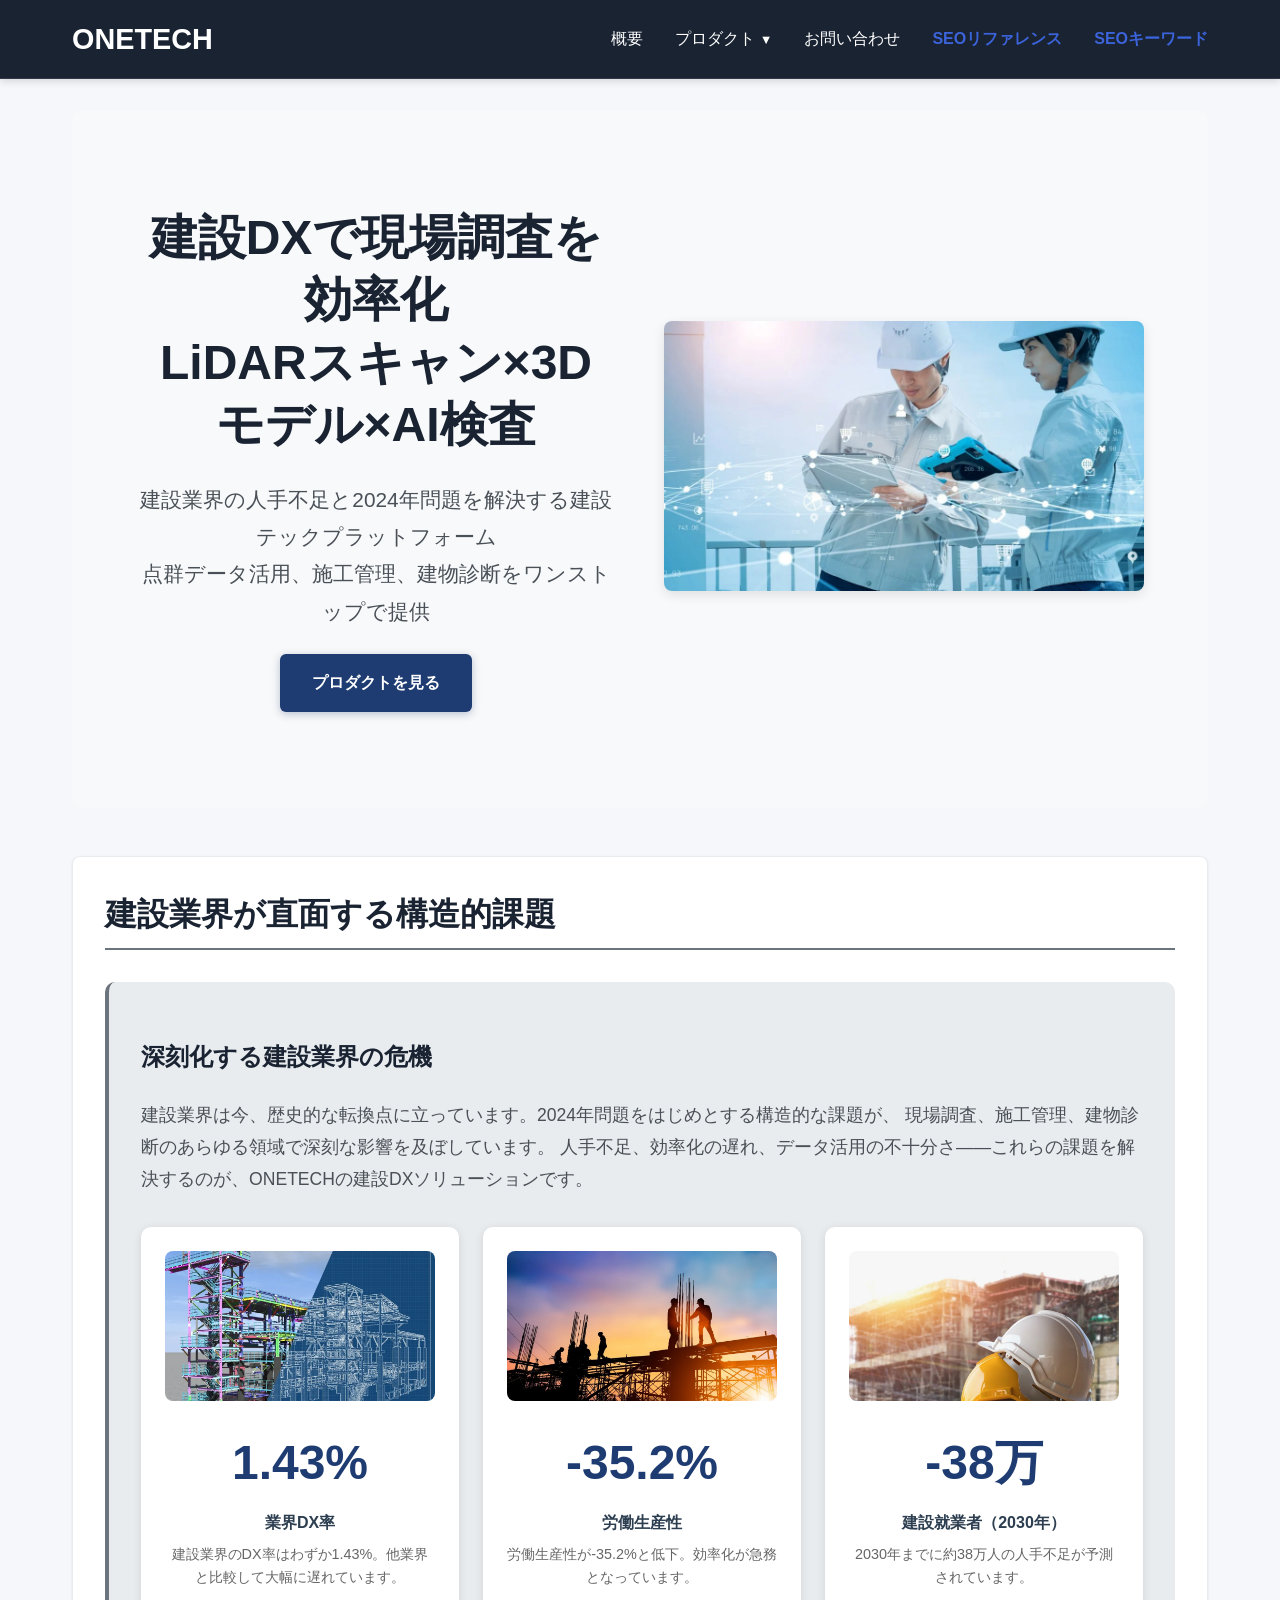
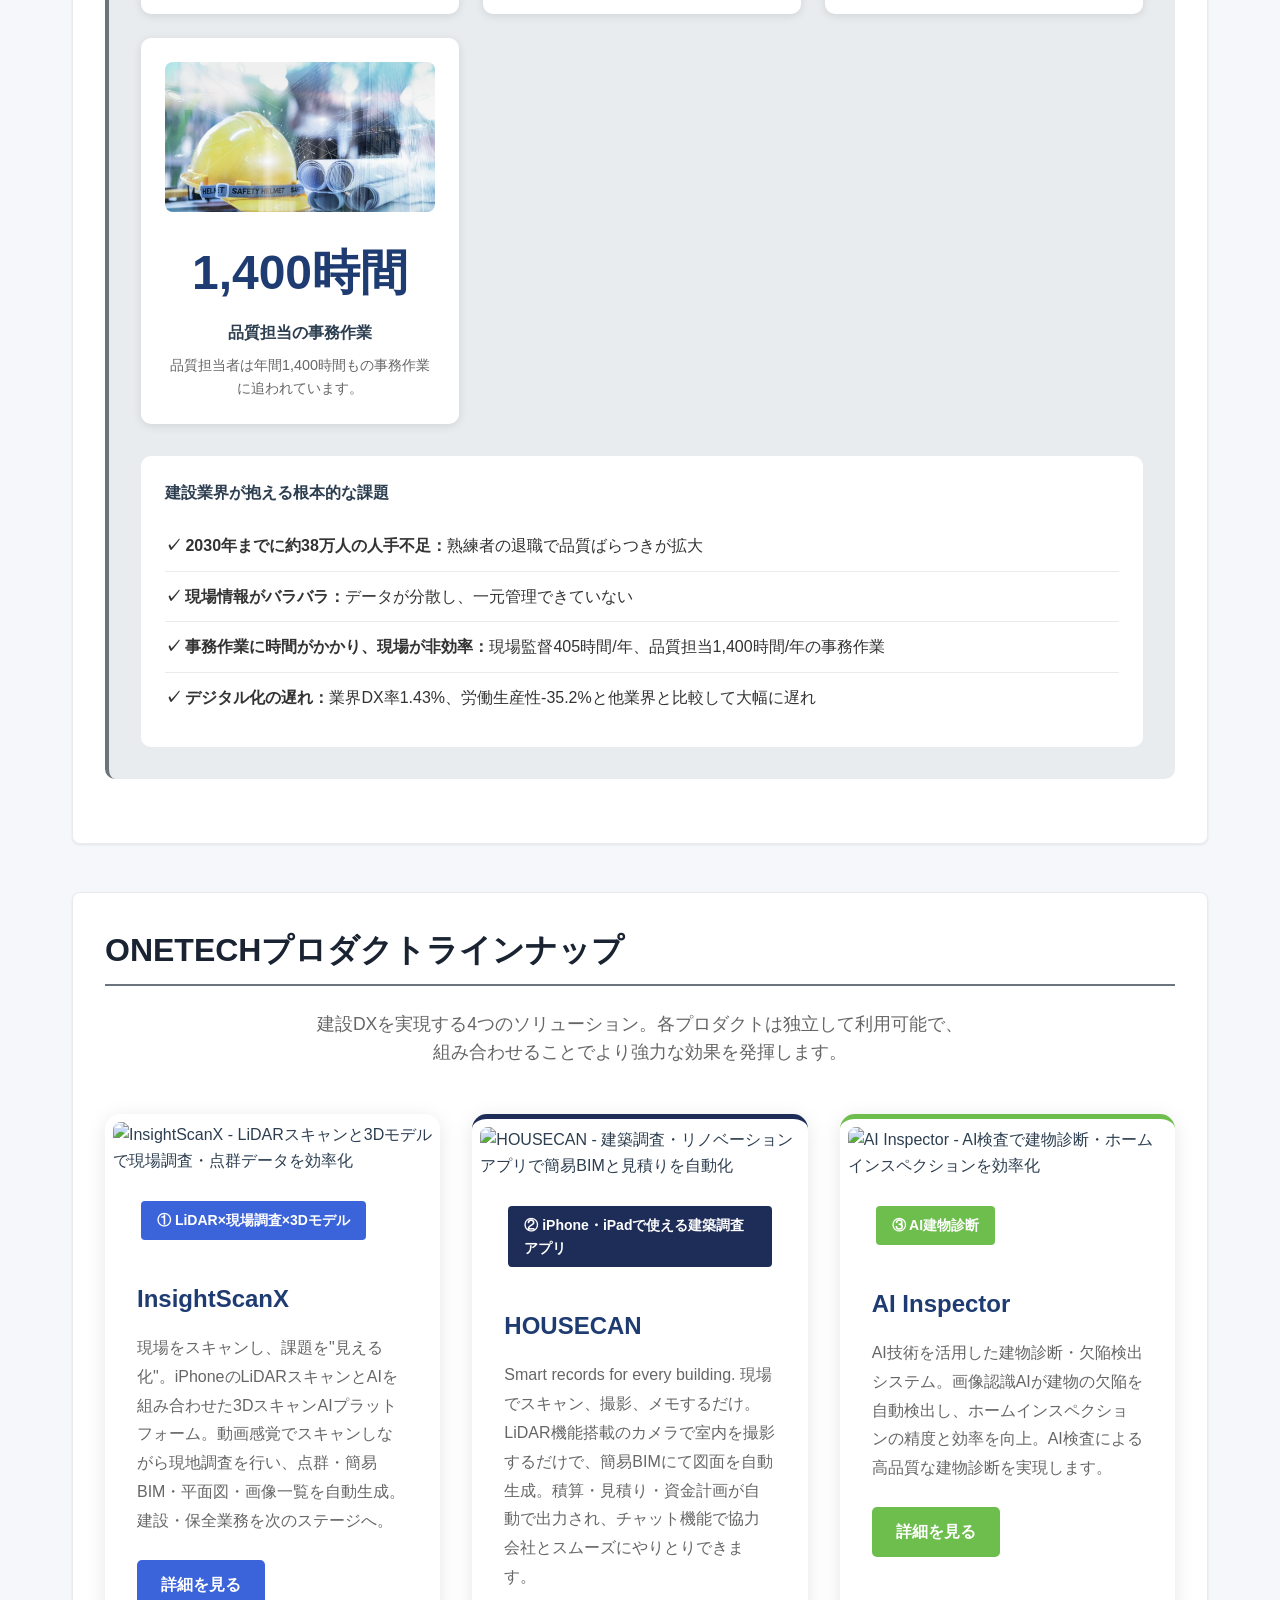
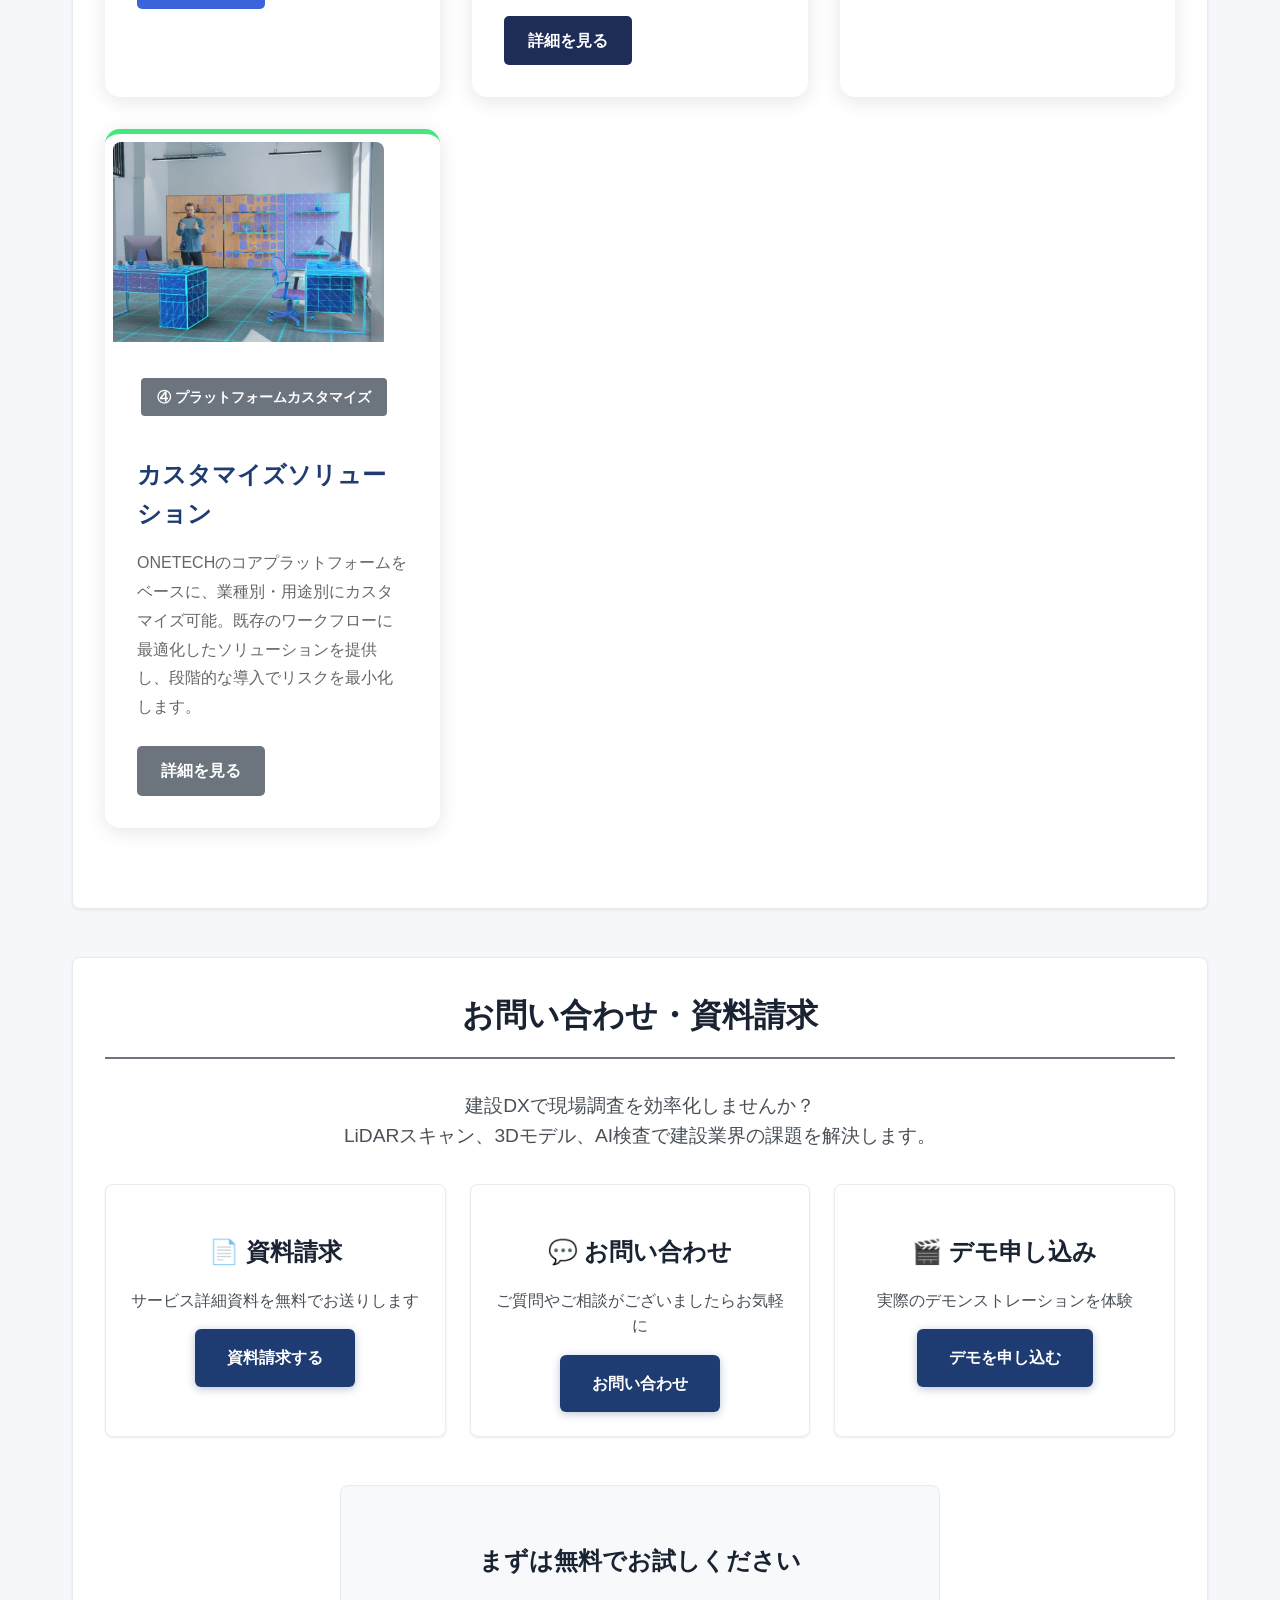
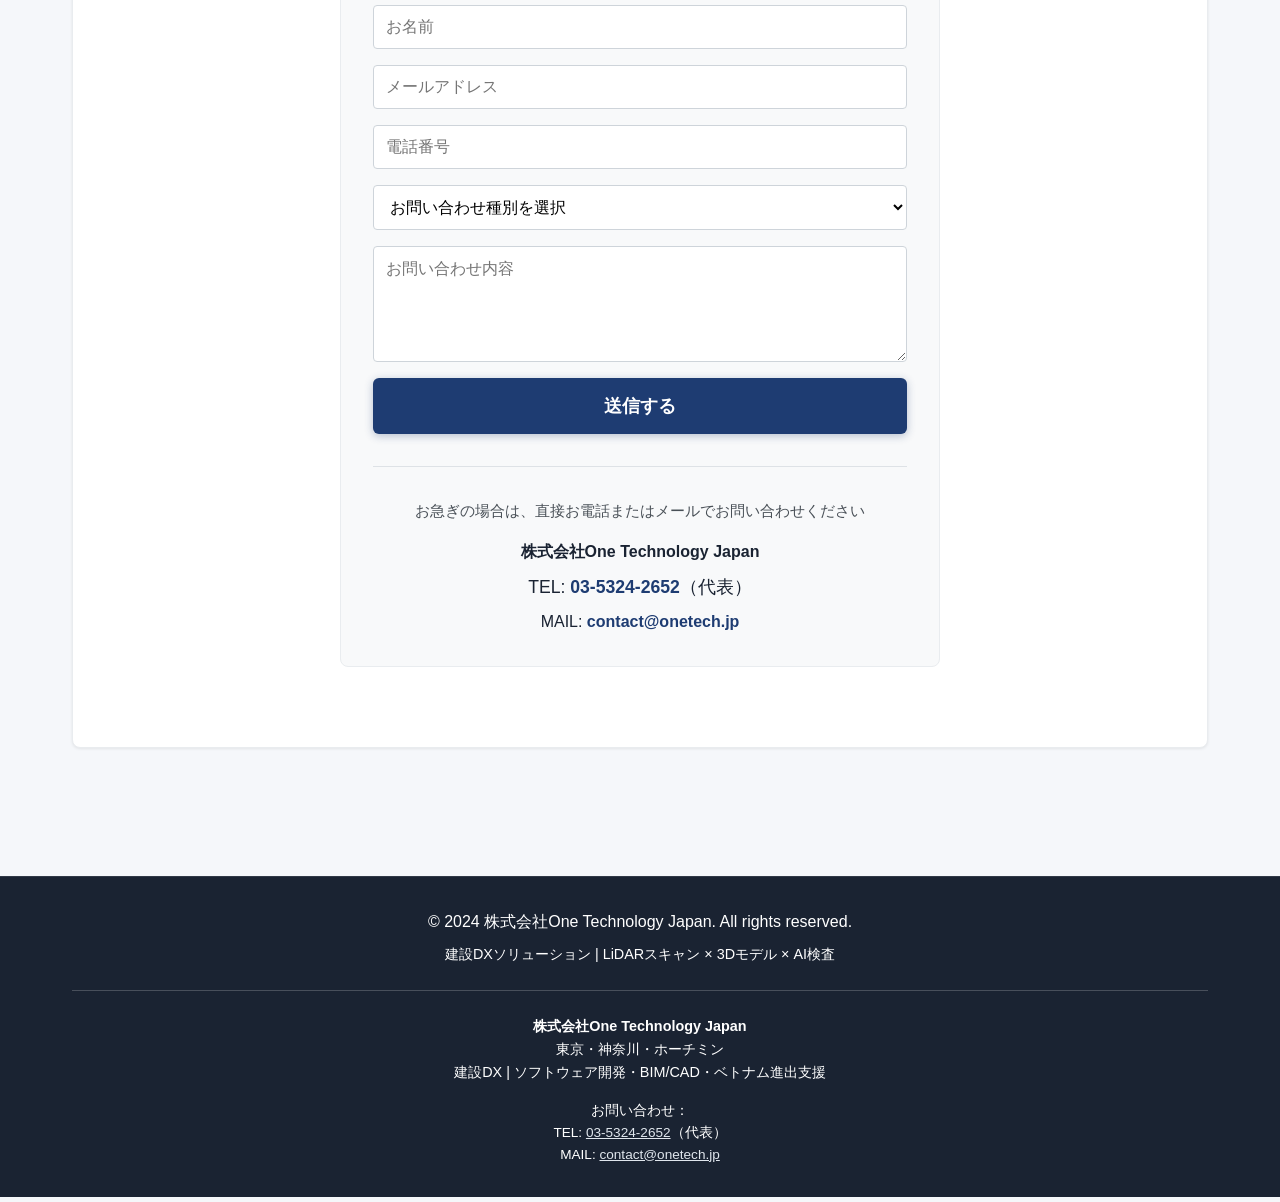
==== commit 82b9670a: "Remove index.html, BIM, vietnam pages; add SEOキーワード, stock images, product updates. LP only. Co-auth" ====
--- a/onetech-lp.html
+++ b/onetech-lp.html
@@ -401,7 +401,7 @@
 <body>
     <header class="header">
         <div class="header-container">
-            <a href="index.html" class="logo">ONETECH</a>
+            <a href="onetech-lp.html" class="logo">ONETECH</a>
             <nav>
                 <ul class="nav">
                     <li><a href="#overview">概要</a></li>
@@ -416,6 +416,7 @@
                     </li>
                     <li><a href="#contact">お問い合わせ</a></li>
                     <li><a href="SEOリファレンス.html" style="color: #3B63DA; font-weight: 600;">SEOリファレンス</a></li>
+                    <li><a href="SEOキーワード.html" style="color: #3B63DA; font-weight: 600;">SEOキーワード</a></li>
                 </ul>
             </nav>
         </div>
@@ -431,7 +432,7 @@
                     <a href="#products" class="cta-button">プロダクトを見る</a>
                 </div>
                 <div style="text-align: center;">
-                    <img src="https://placehold.jp/600x400.png" alt="LiDARスキャンと3Dモデルで現場調査を効率化する建設DXソリューション" style="width: 100%; max-width: 600px; height: auto; border-radius: 8px; box-shadow: 0 4px 12px rgba(0,0,0,0.1);">
+                    <img src="assets/images/stock/construction_site_digital_workflow.webp" alt="現場でタブレットを使いデータ連携する建設DX・現場調査のイメージ" style="width: 100%; max-width: 600px; height: auto; border-radius: 8px; box-shadow: 0 4px 12px rgba(0,0,0,0.1);">
                 </div>
             </div>
         </section>
@@ -448,25 +449,25 @@
                 </p>
                 <div class="industry-stats">
                     <div class="stat-card">
-                        <img src="https://placehold.jp/300x200.png" alt="建設業界のDX率と建設DXの必要性" style="width: 100%; height: 150px; object-fit: cover; border-radius: 8px; margin-bottom: 1rem;">
+                        <img src="assets/images/stock/structure_3d_blueprint.webp" alt="3D構造モデルとワイヤーフレーム図、建設業界のDX率向上とBIM活用" style="width: 100%; height: 150px; object-fit: cover; border-radius: 8px; margin-bottom: 1rem;">
                         <span class="stat-number">1.43%</span>
                         <h4>業界DX率</h4>
                         <p>建設業界のDX率はわずか1.43%。他業界と比較して大幅に遅れています。</p>
                     </div>
                     <div class="stat-card">
-                        <img src="https://placehold.jp/300x200.png" alt="建設業界の労働生産性と現場調査の効率化" style="width: 100%; height: 150px; object-fit: cover; border-radius: 8px; margin-bottom: 1rem;">
+                        <img src="assets/images/stock/construction_silhouette_sunset.webp" alt="建設現場のシルエット、労働生産性向上が課題の建設業界" style="width: 100%; height: 150px; object-fit: cover; border-radius: 8px; margin-bottom: 1rem;">
                         <span class="stat-number">-35.2%</span>
                         <h4>労働生産性</h4>
                         <p>労働生産性が-35.2%と低下。効率化が急務となっています。</p>
                     </div>
                     <div class="stat-card">
-                        <img src="https://placehold.jp/300x200.png" alt="建設就業者数の人手不足と2024年問題" style="width: 100%; height: 150px; object-fit: cover; border-radius: 8px; margin-bottom: 1rem;">
+                        <img src="assets/images/stock/construction_safety_helmets.webp" alt="安全ヘルメットと建設現場、建設就業者数の人手不足と2024年問題" style="width: 100%; height: 150px; object-fit: cover; border-radius: 8px; margin-bottom: 1rem;">
                         <span class="stat-number">-38万</span>
                         <h4>建設就業者（2030年）</h4>
                         <p>2030年までに約38万人の人手不足が予測されています。</p>
                     </div>
                     <div class="stat-card">
-                        <img src="https://placehold.jp/300x200.png" alt="品質担当の事務作業と施工管理の効率化" style="width: 100%; height: 150px; object-fit: cover; border-radius: 8px; margin-bottom: 1rem;">
+                        <img src="assets/images/stock/safety_blueprints_digital.webp" alt="青図とデジタル技術で品質担当の事務作業・施工管理を効率化" style="width: 100%; height: 150px; object-fit: cover; border-radius: 8px; margin-bottom: 1rem;">
                         <span class="stat-number">1,400時間</span>
                         <h4>品質担当の事務作業</h4>
                         <p>品質担当者は年間1,400時間もの事務作業に追われています。</p>
@@ -522,7 +523,7 @@
                     <a href="products/ai-inspector.html" class="scroll-to-product" style="background: #6DBE4D;">詳細を見る</a>
                 </div>
                 <div class="product-card customize">
-                    <img src="https://placehold.jp/400x250.png" alt="建設DX・業務最適化のカスタマイズソリューション" style="width: 100%; height: 200px; object-fit: cover; border-radius: 8px 8px 0 0; margin: -1.5rem -1.5rem 1.5rem -1.5rem;">
+                    <img src="assets/images/stock/office_ar_digital_twin.webp" alt="オフィス空間のAR・デジタルツイン、建設DX・業務最適化のカスタマイズ" style="width: 100%; height: 200px; object-fit: cover; border-radius: 8px 8px 0 0; margin: -1.5rem -1.5rem 1.5rem -1.5rem;">
                     <span class="badge" style="background: #6c757d; color: white;">④ プラットフォームカスタマイズ</span>
                     <h3>カスタマイズソリューション</h3>
                     <p>ONETECHのコアプラットフォームをベースに、業種別・用途別にカスタマイズ可能。既存のワークフローに最適化したソリューションを提供し、段階的な導入でリスクを最小化します。</p>
